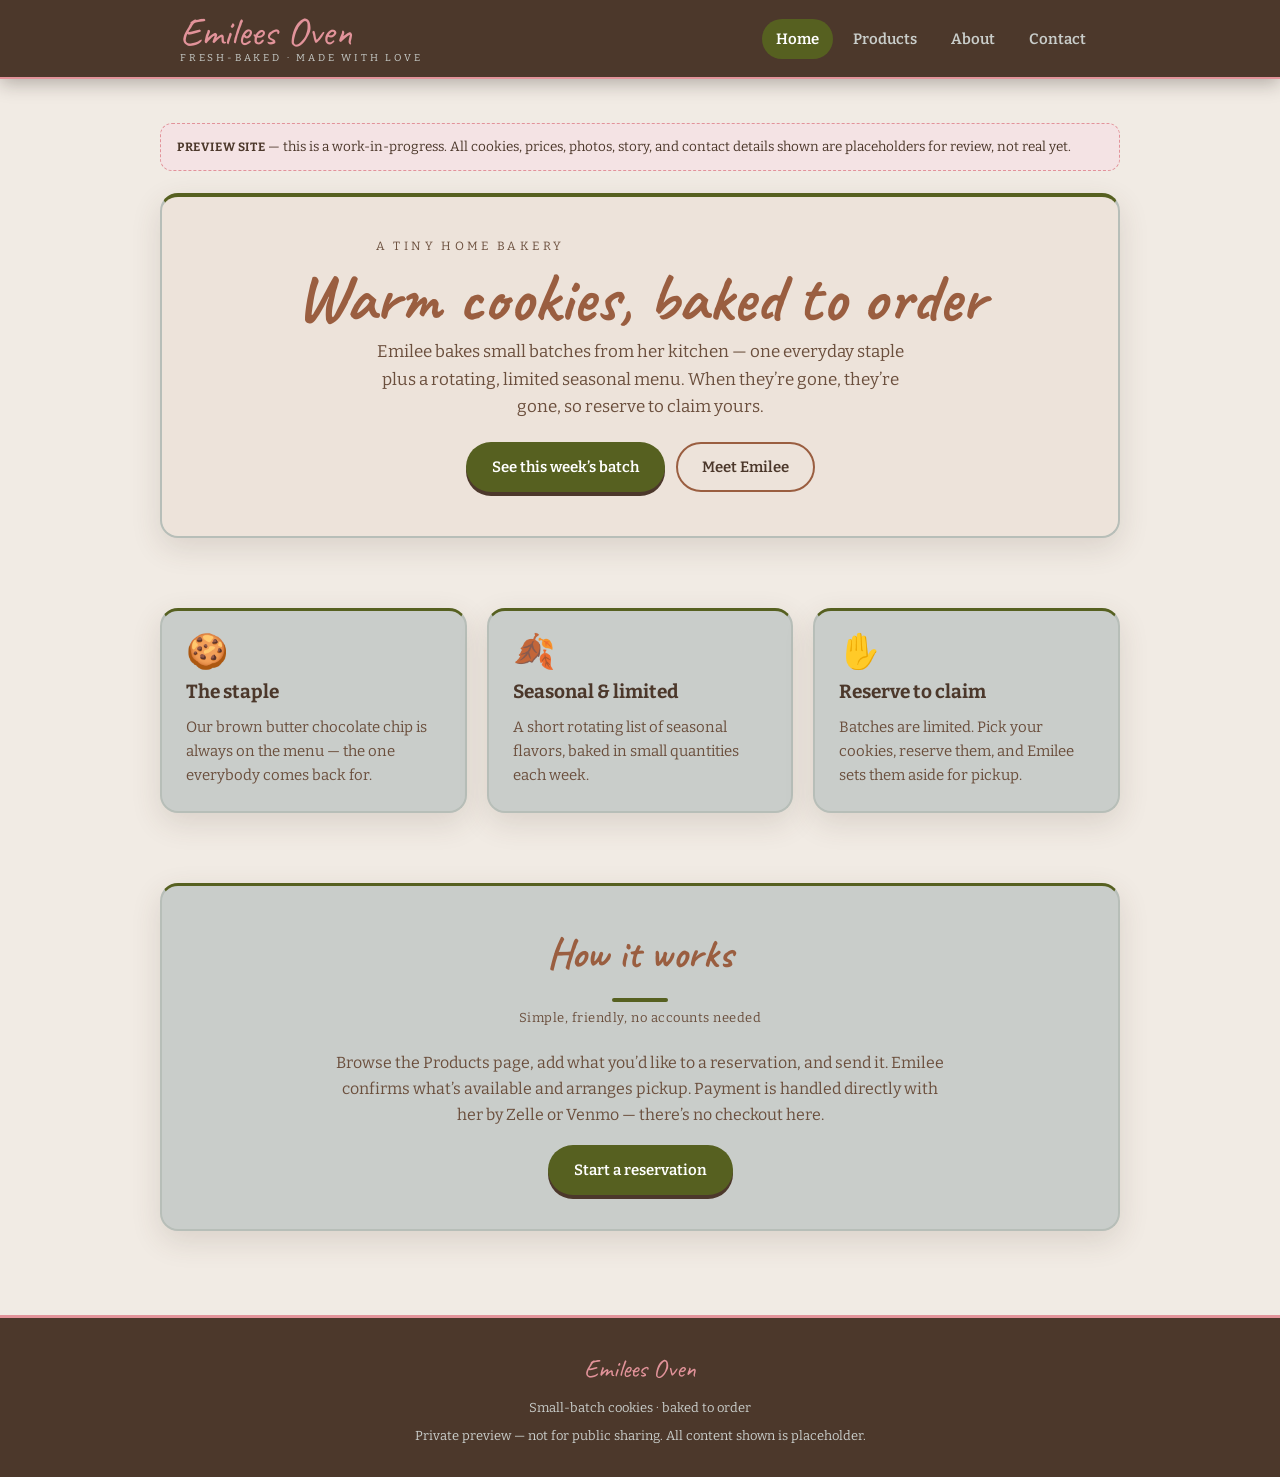
==== index.html @ 2dd98b4e "Initial commit: Emilees Oven website (v1) Static site (homepage, About, Contact, Products + reserve " ====
<!DOCTYPE html>
<html lang="en">
<head>
<meta charset="UTF-8">
<meta name="viewport" content="width=device-width, initial-scale=1.0">
<title>Emilees Oven — Fresh-Baked Cookies</title>
<meta name="description" content="Emilees Oven — small-batch cookies baked to order. Browse this week's batch and reserve your favorites.">
<meta name="robots" content="noindex, nofollow">
<link rel="preconnect" href="https://fonts.googleapis.com">
<link rel="preconnect" href="https://fonts.gstatic.com" crossorigin>
<link href="https://fonts.googleapis.com/css2?family=Caveat:wght@600;700&family=Bitter:wght@400;600;700&display=swap" rel="stylesheet">
<link rel="stylesheet" href="styles.css">
</head>
<body>
<a class="skip-link" href="#main">Skip to content</a>

<header class="site-header">
  <div class="wrap">
    <a class="brand" href="index.html">
      <span class="wordmark">Emilees Oven</span>
      <span class="tagline">Fresh-Baked · Made With Love</span>
    </a>
    <nav class="main-nav" aria-label="Main">
      <a href="index.html" class="active" aria-current="page">Home</a>
      <a href="products.html">Products</a>
      <a href="about.html">About</a>
      <a href="contact.html">Contact</a>
    </nav>
  </div>
</header>

<main id="main">
  <div class="wrap section">
    <div class="placeholder-banner">
      <strong>Preview site</strong> — this is a work-in-progress. All cookies, prices, photos, story, and contact details shown are placeholders for review, not real yet.
    </div>

    <section class="hero">
      <p class="eyebrow">A tiny home bakery</p>
      <h1>Warm cookies, baked to order</h1>
      <p>Emilee bakes small batches from her kitchen — one everyday staple plus a rotating, limited seasonal menu. When they’re gone, they’re gone, so reserve to claim yours.</p>
      <a class="btn" href="products.html">See this week’s batch</a>
      <a class="btn btn-secondary" href="about.html">Meet Emilee</a>
    </section>
  </div>

  <div class="wrap section-tight">
    <div class="grid grid-3">
      <div class="card feature">
        <div class="ico" aria-hidden="true">🍪</div>
        <h3>The staple</h3>
        <p>Our brown butter chocolate chip is always on the menu — the one everybody comes back for.</p>
      </div>
      <div class="card feature">
        <div class="ico" aria-hidden="true">🍂</div>
        <h3>Seasonal &amp; limited</h3>
        <p>A short rotating list of seasonal flavors, baked in small quantities each week.</p>
      </div>
      <div class="card feature">
        <div class="ico" aria-hidden="true">✋</div>
        <h3>Reserve to claim</h3>
        <p>Batches are limited. Pick your cookies, reserve them, and Emilee sets them aside for pickup.</p>
      </div>
    </div>
  </div>

  <div class="wrap section">
    <div class="card center" style="padding:34px 26px;">
      <h2 class="script">How it works</h2>
      <p class="section-sub">Simple, friendly, no accounts needed</p>
      <p style="max-width:620px;margin:0 auto 18px;color:var(--ink-soft);">
        Browse the Products page, add what you’d like to a reservation, and send it. Emilee confirms
        what’s available and arranges pickup. Payment is handled directly with her by Zelle or Venmo —
        there’s no checkout here.
      </p>
      <a class="btn" href="products.html">Start a reservation</a>
    </div>
  </div>
</main>

<footer class="site-footer">
  <div class="wrap">
    <span class="foot-word">Emilees Oven</span>
    <span>Small-batch cookies · baked to order</span>
    <span>Private preview — not for public sharing. All content shown is placeholder.</span>
  </div>
</footer>

<script src="app.js"></script>
</body>
</html>
---- styles.css ----
/* ============================================================
   Emilees Oven — v1 site styles
   Style direction: "Warm & Homey" (Style 1 from design/demos)
   Palette: cinnamon / caramel / honey / cream + sage accent
   Wordmark font: Caveat (script). Body font: Bitter (friendly serif).
   Mobile-first, plain CSS. No frameworks, no build step.
   ============================================================ */

:root{
  /* ---- shared palette — mirrors home-modern.css variable NAMES + hexes ----
     User-supplied swatches, applied literally, EXCEPT "Burnt Umber": the
     palette card listed #4C389F (purple), which contradicts its brown swatch,
     so the corrected dark brown #4C382B is used (same as home-modern.css). */
  --olive:#78822C;          /* green accent — brand olive (secondary accent) */
  --olive-deep:#566020;     /* derived deeper olive for accents on eggshell surfaces
                               (cards/header/footer) & anywhere base olive would miss
                               3:1. ~4.2:1 on eggshell, ~5.9:1 on paper. */
  --eggshell:#C9CDCA;       /* light surface (cards, header, hero, footer, tray, modal) */
  --english-rose:#E2939A;   /* secondary / dusty-rose accent (badges, nav hover) */
  --cinnamon:#9A5E40;        /* warm brown — primary accent / CTA */
  --burnt-umber:#4C382B;    /* corrected brown (card's #4C389F was purple) */

  /* semantic tokens mapped onto the palette (same names/roles as home-modern.css) */
  --cinnamon-dark:var(--burnt-umber); /* CTA/hover darken + emphasis text on surfaces */
  --caramel:var(--cinnamon);          /* legacy alias -> warm */
  --honey:var(--english-rose);        /* legacy alias -> rose */
  --ink:var(--burnt-umber);           /* primary text */
  --ink-soft:#6B4F3D;                 /* secondary text (AA on eggshell + paper) */
  --ink-faint:#6B4F3D;                /* fine print (kept readable) */
  --paper:#F1EBE4;                    /* page background — REORIENTED to a warm off-white
                                         (derived warm neutral, same warm family as cinnamon/
                                         umber; no new hue). umber text 9.3:1, ink-soft 6.3:1. */
  --paper-2:#DFE3E0;                  /* subtle alt surface / muted state */
  --line:#B7BEB8;                     /* borders */
  --white:#ffffff;                    /* on-accent text + form fields */

  /* ---- REORIENTATION tokens (BRIEF-10): dark warm "chrome" band + warm hero ----
     New orientation: Burnt-Umber drives header/nav/footer chrome; Olive(-deep) is
     promoted to primary/CTA; Cinnamon is demoted to a supporting warm accent;
     English-Rose is promoted into the brand wordmark + kept for badges/eyebrows. */
  --chrome:var(--burnt-umber);        /* dark warm band for header / footer / nav */
  --on-chrome:var(--white);           /* strong text on the dark chrome (11:1) */
  --on-chrome-muted:var(--eggshell);  /* muted text on the dark chrome (6.85:1) */
  --warm-sand:#EDE3DA;                /* derived warm-sand hero surface (cinnamon-family
                                         tint, no new hue). ink-soft 5.9:1, olive rule 5.4:1. */

  /* ---- styles.css role names mapped onto the shared system ---- */
  --cream:var(--paper);        /* page background */
  --card:var(--eggshell);      /* cards / surfaces */
  --border:var(--line);        /* borders */
  --sage:var(--cinnamon);      /* legacy green tag -> warm accent (AA-safe under white text) */

  /* allergen / warning accent — recolored into the palette (english-rose) */
  --warn-bg:#F4E3E4;                  /* light english-rose tint */
  --warn-border:var(--english-rose);  /* rose edge */
  --warn-text:var(--burnt-umber);     /* AA on the light tint */

  /* fonts (unchanged) */
  --font-script:"Caveat","Segoe Script","Brush Script MT",cursive;
  --font-body:"Bitter",Georgia,"Times New Roman",serif;

  --maxw:960px;
  --radius:18px;
}

*{box-sizing:border-box;}
html,body{margin:0;padding:0;}
body{
  background:var(--cream);
  color:var(--ink);
  font-family:var(--font-body);
  font-size:16px;
  line-height:1.6;
  -webkit-font-smoothing:antialiased;
}

a{color:var(--cinnamon-dark);}
/* olive link-hover underline — the brand olive at full chroma on paper (3.66:1 as a rule) */
a:hover{text-decoration-color:var(--olive);text-decoration-thickness:2px;}
img{max-width:100%;}

/* ---------- Layout helpers ---------- */
.wrap{max-width:var(--maxw);margin:0 auto;padding:0 20px;}
.section{padding:44px 0;}
.section-tight{padding:26px 0;}
.center{text-align:center;}

/* ---------- Skip link (a11y) ---------- */
.skip-link{
  position:absolute;left:-999px;top:0;background:var(--cinnamon);color:var(--white);
  padding:10px 16px;border-radius:0 0 10px 0;z-index:100;
}
.skip-link:focus{left:0;}

/* ---------- Header / nav ---------- */
.site-header{
  background:var(--chrome); /* REORIENTED: dark Burnt-Umber chrome band (was light eggshell) */
  border-bottom:2px solid var(--english-rose); /* rose keyline reads on the dark band (4.65:1) */
  box-shadow:0 4px 18px rgba(30,20,14,.30);
  position:sticky;top:0;z-index:50;
}
.site-header .wrap{
  display:flex;align-items:center;justify-content:space-between;
  gap:12px;padding-top:14px;padding-bottom:14px;flex-wrap:wrap;
}
.brand{display:flex;flex-direction:column;text-decoration:none;line-height:1;}
.brand .wordmark{
  font-family:var(--font-script);
  font-size:40px;color:var(--english-rose);line-height:.9; /* REORIENTED: rose wordmark on dark chrome (4.65:1, large) */
}
.brand .tagline{
  font-family:var(--font-body);
  font-size:10px;letter-spacing:.28em;text-transform:uppercase;
  color:var(--on-chrome-muted);margin-top:3px; /* light on dark chrome */
}
.main-nav{display:flex;gap:6px;flex-wrap:wrap;align-items:center;}
.main-nav a{
  text-decoration:none;color:var(--on-chrome-muted);font-weight:600; /* light nav text on dark chrome (6.85:1) */
  font-size:15px;padding:8px 14px;border-radius:999px;
}
.main-nav a:hover,.main-nav a:focus{background:var(--honey);color:var(--cinnamon-dark);} /* rose pill, umber label (4.65:1) */
.main-nav a.active{background:var(--olive-deep);color:var(--white);} /* REORIENTED: olive active pill (primary color), white text 6.8:1 */
.nav-cart-count{
  display:inline-block;min-width:20px;height:20px;line-height:20px;
  text-align:center;background:var(--sage);color:#fff;border-radius:999px;
  font-size:12px;font-weight:700;margin-left:4px;padding:0 4px;
}
.nav-cart-count[hidden]{display:none;}

/* ---------- Buttons ---------- */
.btn{
  display:inline-block;border:none;cursor:pointer;font:inherit;
  background:var(--olive-deep);color:var(--white); /* REORIENTED: Olive promoted to primary CTA (white text 6.8:1) */
  padding:13px 26px;border-radius:999px;
  font-weight:600;font-size:15px;text-decoration:none;
  box-shadow:0 4px 0 var(--cinnamon-dark);
  transition:transform .05s ease;
}
.btn:hover,.btn:focus{filter:brightness(1.06);}
.btn:active{transform:translateY(2px);box-shadow:0 2px 0 var(--cinnamon-dark);}
.btn:disabled{opacity:.5;cursor:not-allowed;box-shadow:0 4px 0 var(--cinnamon-dark);}
.btn-secondary{
  background:transparent;color:var(--cinnamon-dark);
  /* REORIENTED: cinnamon ghost outline (now that olive is the solid primary);
     cinnamon border ≥4.3:1 on site surfaces, label stays umber for AA text */
  border:2px solid var(--cinnamon);box-shadow:none;padding:11px 24px;
}
.btn-secondary:hover,.btn-secondary:focus{filter:none;background:rgba(154,94,64,.10);}
.btn-secondary:active{transform:none;}
.btn-small{padding:8px 16px;font-size:14px;box-shadow:0 3px 0 var(--cinnamon-dark);}

/* ---------- Cards ---------- */
.card{
  background:var(--card);
  border:2px solid var(--border);
  border-top:3px solid var(--olive-deep); /* olive top-accent (deep olive on eggshell = 4.23:1) */
  border-radius:var(--radius);
  padding:26px;
  box-shadow:0 10px 30px rgba(76,56,43,.14);
}

/* ---------- Hero ---------- */
.hero{
  background:var(--warm-sand); /* REORIENTED: warm-sand hero surface (was cool eggshell) for warm color-block */
  border:2px solid var(--border);
  border-top:4px solid var(--olive-deep); /* olive top-accent ties hero to the promoted primary (5.4:1 on sand) */
  border-radius:var(--radius);
  padding:40px 28px;
  text-align:center;
  box-shadow:0 10px 30px rgba(76,56,43,.14);
}
.hero .eyebrow{
  font-size:12px;letter-spacing:.28em;text-transform:uppercase;
  color:var(--ink-faint);margin:0 0 10px;
}
.hero h1{
  font-family:var(--font-script);
  font-size:clamp(40px,10vw,68px);
  color:var(--cinnamon);margin:0 0 8px;line-height:.95;
}
.hero p{max-width:560px;margin:0 auto 18px;color:var(--ink-soft);font-size:17px;}
.hero .btn{margin:4px;}

/* ---------- Headings ---------- */
h2.script{font-family:var(--font-script);font-size:clamp(30px,6vw,42px);color:var(--cinnamon);margin:0 0 6px;}
/* olive accent bar under section headings (deep olive: AA on paper + eggshell cards) */
h2.script::after{
  content:"";
  display:block;
  width:56px;height:4px;margin-top:10px;
  background:var(--olive-deep);
  border-radius:999px;
}
.center h2.script::after{margin-left:auto;margin-right:auto;} /* center bar under centered headings */
.section-sub{color:var(--ink-faint);font-size:13px;letter-spacing:.04em;margin:0 0 22px;}

/* ---------- Info grid (homepage) ---------- */
.grid{display:grid;gap:20px;}
.grid-3{grid-template-columns:1fr;}
@media(min-width:720px){.grid-3{grid-template-columns:repeat(3,1fr);}}
.feature{padding:24px;}
.feature h3{margin:0 0 8px;font-size:19px;color:var(--cinnamon-dark);}
.feature p{margin:0;color:var(--ink-soft);font-size:15px;}
.feature .ico{font-size:34px;line-height:1;margin-bottom:8px;}

/* ---------- Placeholder banner ---------- */
.placeholder-banner{
  background:var(--warn-bg);
  border:1px dashed var(--warn-border);
  color:var(--warn-text);
  border-radius:12px;padding:12px 16px;font-size:13.5px;
  margin:0 0 22px;
}
.placeholder-banner strong{text-transform:uppercase;letter-spacing:.05em;font-size:12px;}

/* ---------- Product grid ---------- */
.product-grid{display:grid;gap:22px;grid-template-columns:1fr;}
@media(min-width:640px){.product-grid{grid-template-columns:repeat(2,1fr);}}
@media(min-width:960px){.product-grid{grid-template-columns:repeat(3,1fr);}}

.product-card{display:flex;flex-direction:column;padding:0;overflow:hidden;}
/* CSS placeholder "photo" block — no external images */
.product-photo{
  height:170px;
  background:
    repeating-linear-gradient(45deg,rgba(255,255,255,.35) 0 14px,transparent 14px 28px),
    linear-gradient(135deg,var(--caramel),var(--olive));
  display:flex;align-items:center;justify-content:center;
  color:#fff;font-family:var(--font-script);font-size:26px;
  text-shadow:0 1px 3px rgba(76,56,43,.6);
  border-bottom:2px solid var(--border);
  text-align:center;padding:10px;
}
.product-photo .photo-tag{
  position:relative;
}
.product-body{padding:20px;display:flex;flex-direction:column;gap:10px;flex:1;}
.product-name{font-size:19px;font-weight:600;color:var(--ink);margin:0;}
.product-price-row{display:flex;justify-content:space-between;align-items:baseline;gap:10px;flex-wrap:wrap;}
.product-price{font-size:20px;font-weight:700;color:var(--cinnamon);}
.qty-badge{
  font-size:12px;font-weight:700;letter-spacing:.03em;
  background:var(--honey);color:var(--cinnamon-dark);
  padding:4px 10px;border-radius:999px;white-space:nowrap;
}
.qty-badge.sold-out{background:var(--paper-2);color:var(--burnt-umber);}
.product-desc{font-size:14px;color:var(--ink-soft);margin:0;}

.ingredients{margin-top:4px;}
.ingredients h4{
  margin:0 0 6px;font-size:12px;letter-spacing:.08em;text-transform:uppercase;
  color:var(--ink-faint);
}
.ingredients p{margin:0;font-size:13.5px;color:var(--ink-soft);}
.allergen-flag{
  margin-top:8px;
  background:var(--warn-bg);
  border:1px solid var(--warn-border);
  color:var(--warn-text);
  border-radius:10px;padding:8px 10px;font-size:13px;
  display:flex;gap:8px;align-items:flex-start;
}
.allergen-flag .warn-ico{font-size:15px;line-height:1.2;}
.allergen-flag strong{font-weight:700;}
.allergen-none{
  margin-top:8px;font-size:12.5px;color:var(--ink-soft);font-style:italic;
}

/* qty picker + add row */
.add-row{margin-top:auto;padding-top:12px;display:flex;gap:10px;align-items:center;flex-wrap:wrap;}
.qty-picker{display:flex;align-items:center;gap:0;border:2px solid var(--border);border-radius:999px;overflow:hidden;background:#fff;}
.qty-picker button{
  border:none;background:var(--honey);color:var(--cinnamon-dark);
  width:34px;height:34px;font-size:18px;cursor:pointer;line-height:1;
}
.qty-picker button:disabled{opacity:.4;cursor:not-allowed;}
.qty-picker input{
  width:40px;text-align:center;border:none;font:inherit;font-weight:700;
  color:var(--ink);background:#fff;-moz-appearance:textfield;
}
.qty-picker input::-webkit-outer-spin-button,
.qty-picker input::-webkit-inner-spin-button{-webkit-appearance:none;margin:0;}

/* ---------- Reservation tray (floating) ---------- */
.tray{
  position:fixed;left:0;right:0;bottom:0;z-index:60;
  background:var(--card);border-top:2px solid var(--border);
  box-shadow:0 -8px 24px rgba(76,56,43,.16);
  padding:12px 0;
  transform:translateY(120%);transition:transform .25s ease;
}
.tray.open{transform:translateY(0);}
.tray .wrap{display:flex;align-items:center;justify-content:space-between;gap:12px;flex-wrap:wrap;}
.tray-summary{font-size:14px;color:var(--ink-soft);}
.tray-summary strong{color:var(--cinnamon-dark);font-size:16px;}

/* ---------- Modal (reservation form / confirmation) ---------- */
.modal-overlay{
  position:fixed;inset:0;z-index:80;background:rgba(76,56,43,.55);
  display:flex;align-items:flex-start;justify-content:center;
  padding:24px 14px;overflow-y:auto;
}
.modal-overlay[hidden]{display:none;}
.modal{
  background:var(--card);border:2px solid var(--border);border-radius:var(--radius);
  max-width:560px;width:100%;padding:26px;
  box-shadow:0 20px 60px rgba(76,56,43,.4);margin:auto 0;
}
.modal h2{font-family:var(--font-script);color:var(--cinnamon);font-size:34px;margin:0 0 4px;}
.modal .modal-sub{color:var(--ink-faint);font-size:13px;margin:0 0 18px;}
.modal-close{
  float:right;background:none;border:none;font-size:24px;line-height:1;
  cursor:pointer;color:var(--ink-faint);padding:2px 6px;
}

/* order lines inside modal */
.order-lines{list-style:none;margin:0 0 16px;padding:0;}
.order-lines li{
  display:flex;justify-content:space-between;gap:10px;
  border-bottom:1px dashed var(--border);padding:8px 0;font-size:15px;
}
.order-lines li:last-child{border-bottom:none;}
.order-total{display:flex;justify-content:space-between;font-weight:700;font-size:17px;color:var(--cinnamon-dark);padding-top:8px;}

/* forms */
.field{margin-bottom:14px;}
.field label{display:block;font-weight:600;font-size:14px;margin-bottom:5px;color:var(--ink-soft);}
.field .req{color:var(--cinnamon-dark);}
.field input,.field textarea{
  width:100%;padding:11px 13px;border:2px solid var(--border);border-radius:12px;
  font:inherit;background:#fff;color:var(--ink);
}
.field input:focus,.field textarea:focus{outline:2px solid var(--caramel);outline-offset:1px;border-color:var(--caramel);}
.field .hint{font-size:12px;color:var(--ink-faint);margin-top:4px;}
.field-error{color:var(--cinnamon-dark);font-size:13px;margin-top:4px;}
fieldset{border:none;padding:0;margin:0;}

/* payment placeholder box in confirmation */
.pay-box{
  background:var(--warn-bg);border:1px dashed var(--warn-border);
  border-radius:12px;padding:16px;margin:16px 0;color:var(--warn-text);
}
.pay-box h3{margin:0 0 8px;font-size:15px;}
.pay-box .wip{
  display:inline-block;background:var(--warn-border);color:var(--burnt-umber);
  font-size:10px;font-weight:700;letter-spacing:.1em;text-transform:uppercase;
  padding:2px 8px;border-radius:999px;margin-bottom:8px;
}
.pay-box code{background:rgba(255,255,255,.6);padding:1px 6px;border-radius:6px;}

.confirm-check{font-size:44px;text-align:center;line-height:1;margin-bottom:8px;}

/* ---------- Contact ---------- */
.contact-grid{display:grid;gap:22px;grid-template-columns:1fr;}
@media(min-width:760px){.contact-grid{grid-template-columns:1fr 1fr;}}
.contact-line{margin:0 0 12px;font-size:15px;}
.contact-line strong{display:block;font-size:12px;letter-spacing:.08em;text-transform:uppercase;color:var(--ink-faint);}

/* ---------- Prose (about) ---------- */
.prose{max-width:680px;margin:0 auto;}
.prose p{margin:0 0 16px;color:var(--ink-soft);}
.prose h2{margin-top:28px;}

/* ---------- Footer ---------- */
.site-footer{
  background:var(--chrome);border-top:3px solid var(--english-rose); /* REORIENTED: dark umber footer band + rose keyline */
  margin-top:40px;padding:30px 0;color:var(--on-chrome-muted);font-size:13px; /* light text on dark chrome (6.85:1) */
}
.site-footer .wrap{display:flex;flex-direction:column;gap:8px;text-align:center;align-items:center;}
.site-footer .foot-word{font-family:var(--font-script);font-size:26px;color:var(--english-rose);} /* rose brand word on dark chrome (4.65:1, large) */
.site-footer a{color:var(--english-rose);} /* rose links on dark chrome (4.65:1) */

/* small utility */
.visually-hidden{
  position:absolute;width:1px;height:1px;padding:0;margin:-1px;overflow:hidden;
  clip:rect(0 0 0 0);white-space:nowrap;border:0;
}
.mock-flag{font-size:12px;color:var(--ink-faint);opacity:.85;margin-top:8px;}
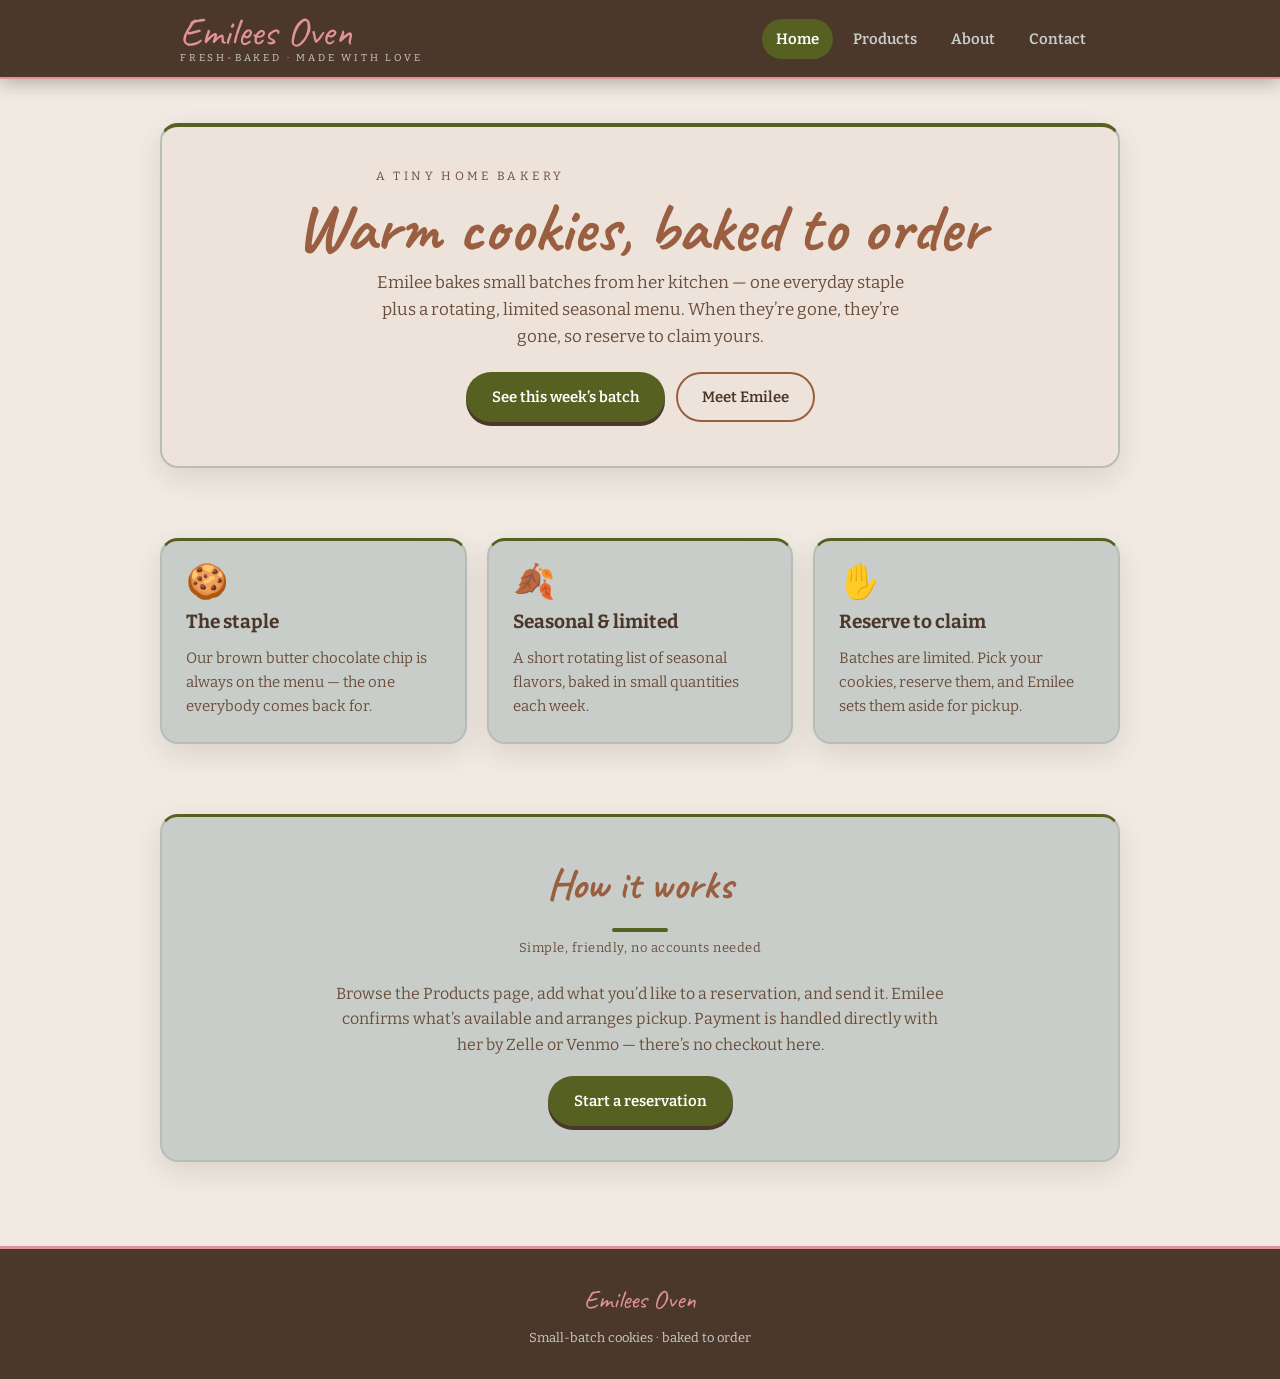
==== commit b099cc1b: "Remove preview/placeholder banners and footer "private preview" lines Cleared the top preview banner" ====
--- a/index.html
+++ b/index.html
@@ -31,10 +31,6 @@
 
 <main id="main">
   <div class="wrap section">
-    <div class="placeholder-banner">
-      <strong>Preview site</strong> — this is a work-in-progress. All cookies, prices, photos, story, and contact details shown are placeholders for review, not real yet.
-    </div>
-
     <section class="hero">
       <p class="eyebrow">A tiny home bakery</p>
       <h1>Warm cookies, baked to order</h1>
@@ -81,9 +77,7 @@
 <footer class="site-footer">
   <div class="wrap">
     <span class="foot-word">Emilees Oven</span>
-    <span>Small-batch cookies · baked to order</span>
-    <span>Private preview — not for public sharing. All content shown is placeholder.</span>
-  </div>
+    <span>Small-batch cookies · baked to order</span>  </div>
 </footer>
 
 <script src="app.js"></script>
--- a/styles.css
+++ b/styles.css
@@ -213,6 +213,14 @@
 }
 .placeholder-banner strong{text-transform:uppercase;letter-spacing:.05em;font-size:12px;}
 
+/* ---------- Menu note (limited batches) ---------- */
+.menu-note{
+  display:inline-block;
+  background:var(--paper-2);color:var(--ink-soft);
+  border-radius:999px;padding:6px 14px;font-size:13px;font-weight:600;
+  margin:0 auto 18px;
+}
+
 /* ---------- Product grid ---------- */
 .product-grid{display:grid;gap:22px;grid-template-columns:1fr;}
 @media(min-width:640px){.product-grid{grid-template-columns:repeat(2,1fr);}}
@@ -234,17 +242,35 @@
 .product-photo .photo-tag{
   position:relative;
 }
+/* Real photo variant: an <img class="product-photo"> replaces the CSS
+   placeholder div above. Same box (height/border-bottom, and rounded top
+   corners via the card's overflow:hidden) — just fill it with the photo. */
+img.product-photo{
+  width:100%;
+  padding:0;
+  object-fit:cover;
+  display:block;
+}
 .product-body{padding:20px;display:flex;flex-direction:column;gap:10px;flex:1;}
 .product-name{font-size:19px;font-weight:600;color:var(--ink);margin:0;}
 .product-price-row{display:flex;justify-content:space-between;align-items:baseline;gap:10px;flex-wrap:wrap;}
 .product-price{font-size:20px;font-weight:700;color:var(--cinnamon);}
-.qty-badge{
-  font-size:12px;font-weight:700;letter-spacing:.03em;
-  background:var(--honey);color:var(--cinnamon-dark);
-  padding:4px 10px;border-radius:999px;white-space:nowrap;
-}
-.qty-badge.sold-out{background:var(--paper-2);color:var(--burnt-umber);}
 .product-desc{font-size:14px;color:var(--ink-soft);margin:0;}
+
+/* pack-size selector */
+.pack-selector{display:flex;flex-wrap:wrap;gap:8px;}
+.pack-btn{
+  border:2px solid var(--border);background:#fff;color:var(--ink-soft);
+  font:inherit;font-size:13px;font-weight:600;
+  padding:6px 12px;border-radius:999px;cursor:pointer;
+  transition:background .15s ease,border-color .15s ease,color .15s ease;
+}
+.pack-btn:hover{border-color:var(--caramel);}
+.pack-btn.is-selected{background:var(--caramel);border-color:var(--caramel);color:#fff;}
+.pack-single{
+  display:inline-block;font-size:13px;font-weight:600;color:var(--ink-soft);
+  background:var(--paper-2);padding:6px 12px;border-radius:999px;
+}
 
 .ingredients{margin-top:4px;}
 .ingredients h4{
@@ -322,6 +348,38 @@
 .order-lines li:last-child{border-bottom:none;}
 .order-total{display:flex;justify-content:space-between;font-weight:700;font-size:17px;color:var(--cinnamon-dark);padding-top:8px;}
 
+/* editable line row: name + (stepper, price, remove) — wraps to a
+   second row on narrow widths instead of squeezing/overflowing */
+.order-lines li.order-line{flex-wrap:wrap;row-gap:8px;}
+.order-lines .line-name{flex:1 1 140px;min-width:0;word-break:break-word;padding-right:8px;}
+.order-lines .line-actions{flex:0 0 auto;margin-left:auto;display:flex;align-items:center;gap:10px;}
+.order-lines .line-total{min-width:56px;text-align:right;font-variant-numeric:tabular-nums;}
+
+.line-stepper{
+  display:flex;align-items:center;gap:0;
+  border:2px solid var(--border);border-radius:999px;overflow:hidden;background:#fff;
+}
+.line-step-btn{
+  border:none;background:var(--honey);color:var(--cinnamon-dark);
+  min-width:32px;min-height:32px;font-size:16px;font-weight:700;line-height:1;
+  cursor:pointer;display:flex;align-items:center;justify-content:center;
+}
+.line-step-btn:hover,.line-step-btn:focus{filter:brightness(.96);}
+.line-qty{min-width:22px;text-align:center;font-weight:700;font-size:14px;color:var(--ink);}
+
+.line-remove{
+  border:none;background:transparent;color:var(--ink-faint);cursor:pointer;
+  font-size:20px;line-height:1;min-width:32px;min-height:32px;border-radius:999px;
+  display:flex;align-items:center;justify-content:center;
+}
+.line-remove:hover,.line-remove:focus{color:var(--cinnamon-dark);background:var(--warn-bg);}
+.line-remove:focus-visible,.line-step-btn:focus-visible{outline:2px solid var(--caramel);outline-offset:1px;}
+
+/* touch-friendly targets on small screens */
+@media (max-width:480px){
+  .line-step-btn,.line-remove{min-width:40px;min-height:40px;}
+}
+
 /* forms */
 .field{margin-bottom:14px;}
 .field label{display:block;font-weight:600;font-size:14px;margin-bottom:5px;color:var(--ink-soft);}
